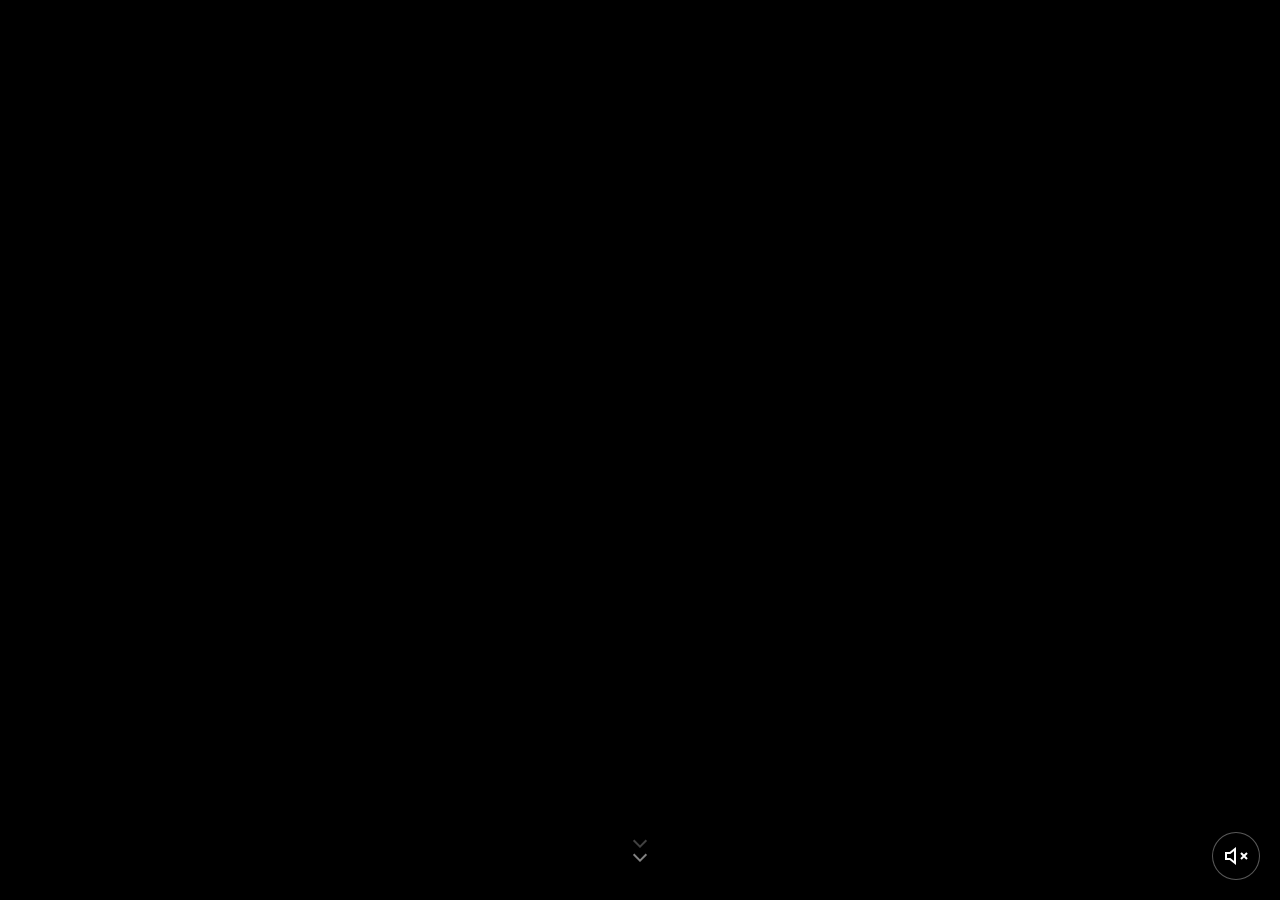
==== index.html @ 10aee301 "Make hero buttons translucent lowercase with turquoise hover" ====
<!DOCTYPE html>
<html lang="en">
<head>
  <meta charset="UTF-8">
  <meta name="viewport" content="width=device-width, initial-scale=1.0">
  <title>Mehmet Altuğ Altınışık — Architect</title>
  <meta name="description" content="Architecture portfolio of Mehmet Altuğ Altınışık. Bold designs rooted in context, materiality, and spatial experience.">
  <link rel="icon" href="data:image/svg+xml,%3Csvg xmlns='http://www.w3.org/2000/svg' viewBox='0 0 64 64'%3E%3Crect width='64' height='64' rx='12' fill='%2312A090'/%3E%3Ctext x='32' y='42' font-family='Arial,sans-serif' font-size='26' font-weight='bold' fill='%23fff' text-anchor='middle'%3EMA%3C/text%3E%3C/svg%3E">
  <link rel="preconnect" href="https://fonts.googleapis.com">
  <link rel="preconnect" href="https://fonts.gstatic.com" crossorigin>
  <link href="https://fonts.googleapis.com/css2?family=Space+Grotesk:wght@400;500;600;700&family=Inter:wght@300;400;500&display=swap" rel="stylesheet">
  <link rel="stylesheet" href="css/style.css">
</head>
<body>

  <!-- Intro Curtain -->
  <div class="curtain" id="curtain">
    <video class="curtain__video" muted playsinline webkit-playsinline preload="auto">
      <source src="assets/bisiklet_animation.mp4" type="video/mp4">
    </video>
    <!-- Scroll hint -->
    <div class="curtain__hint" id="curtainHint">
      <div class="curtain__hint-arrow">
        <span></span>
        <span></span>
      </div>
    </div>
  </div>

  <main>

  <!-- Hero Section -->
  <section class="hero" id="hero">
    <div class="hero__character" id="heroCharacter">
      <!-- 3D Character Video -->
      <div class="hero__video-wrap">
        <video class="hero__video" autoplay muted loop playsinline webkit-playsinline>
          <source src="assets/hero-character.mp4" data-desktop="assets/hero-character.mp4" data-mobile="assets/hero-character-mobile.mp4" type="video/mp4">
        </video>
        <script>
          (function() {
            var source = document.querySelector('.hero__video source');
            if (window.innerWidth <= 768) {
              source.setAttribute('src', source.getAttribute('data-mobile'));
              source.parentElement.load();
            }
          })();
        </script>

        <!-- Left orb hotspot — about me -->
        <a href="about.html" class="hero__orb hero__orb--left" id="artifactAbout">
          <div class="hero__orb-ring"></div>
          <span class="hero__orb-label">about me</span>
        </a>

        <!-- Right orb hotspot — portfolio -->
        <a href="projects.html" class="hero__orb hero__orb--right" id="artifactProjects">
          <div class="hero__orb-ring"></div>
          <span class="hero__orb-label">portfolio</span>
        </a>
      </div>
    </div>

    <!-- Name below the character -->
    <div class="hero__name">
      <h1 class="hero__title">
        <span class="hero__title-line">Mehmet Altuğ</span>
        <span class="hero__title-line hero__title-line--accent">Altınışık</span>
      </h1>
      <p class="hero__subtitle">Architect</p>
    </div>
  </section>

  </main>

  <!-- Background Music -->
  <audio id="bgMusic" loop preload="auto">
    <source src="assets/bg-music.mp3" type="audio/mpeg">
  </audio>
  <button class="music-toggle" id="musicToggle" title="Play Music">
    <svg width="24" height="24" viewBox="0 0 24 24" fill="none" stroke="currentColor" stroke-width="2">
      <path class="music-icon-off" d="M11 5L6 9H2v6h4l5 4V5z M23 9l-6 6 M17 9l6 6"/>
      <path class="music-icon-on" d="M11 5L6 9H2v6h4l5 4V5z M15.54 8.46a5 5 0 010 7.07 M19.07 4.93a10 10 0 010 14.14" style="display:none"/>
    </svg>
  </button>

  <script src="js/main.js"></script>
</body>
</html>
---- css/style.css ----
@font-face {
  font-family: 'Studio 6';
  src: url('../assets/Studio6-DemiBold.ttf') format('truetype');
  font-weight: 600;
  font-style: normal;
}

/* ===========================
   CSS Custom Properties
   =========================== */
:root {
  --color-bg: #FBFCFC;
  --color-bg-alt: #F0F4F4;
  --color-text: #22262B;
  --color-text-muted: #71797A;
  --color-accent: #12A090;
  --color-accent-hover: #0E8378;
  --color-card-bg: #E7EFEE;
  --color-border: #DCE4E3;

  --color-orange: #12A090;
  --color-yellow: #12A090;
  --color-turquoise: #12A090;
  --color-green: #22262B;
  --color-purple: #71797A;

  --font-heading: 'Studio 6', 'Space Grotesk', sans-serif;
  --font-body: 'Studio 6', 'Inter', sans-serif;

  --space-xs: 0.5rem;
  --space-sm: 1rem;
  --space-md: 2rem;
  --space-lg: 4rem;
  --space-xl: 8rem;

  --nav-height: 70px;

  /* Spring-feel easings: critically damped (no overshoot) for UI,
     sheet curve for the mobile menu — enter and exit mirror each other */
  --ease-spring: cubic-bezier(0.22, 1, 0.36, 1);
  --ease-sheet: cubic-bezier(0.32, 0.72, 0, 1);
}

/* ===========================
   Reset
   =========================== */
*,
*::before,
*::after {
  margin: 0;
  padding: 0;
  box-sizing: border-box;
}

html {
  scroll-behavior: smooth;
  font-size: 16px;
}

body {
  font-family: var(--font-body);
  background-color: var(--color-bg);
  color: var(--color-text);
  line-height: 1.6;
  overflow-x: hidden;
  -webkit-font-smoothing: antialiased;
}

a {
  color: inherit;
  text-decoration: none;
}

ul {
  list-style: none;
}

img {
  max-width: 100%;
  display: block;
}

/* ===========================
   Intro Curtain
   =========================== */
.curtain {
  position: fixed;
  inset: 0;
  z-index: 9999;
  pointer-events: all;
  background: #000;
  overflow: hidden;
  transition: opacity 1s ease;
  touch-action: none;
  -webkit-overflow-scrolling: auto;
}

.curtain__video {
  position: absolute;
  top: 50%;
  left: 50%;
  transform: translate(-50%, -50%);
  min-width: 100%;
  min-height: 100%;
  width: auto;
  height: auto;
  object-fit: cover;
  pointer-events: none;
}

.curtain--open {
  pointer-events: none;
  opacity: 0;
}

/* Scroll hint arrow */
.curtain__hint {
  position: absolute;
  bottom: 40px;
  left: 50%;
  transform: translateX(-50%);
  z-index: 10001;
  animation: hintFadeIn 1.5s ease 0.5s both;
}

.curtain__hint-arrow {
  display: flex;
  flex-direction: column;
  align-items: center;
  gap: 4px;
  animation: hintBounce 1.5s ease-in-out infinite;
}

.curtain__hint-arrow span {
  display: block;
  width: 10px;
  height: 10px;
  border-right: 2px solid rgba(255, 255, 255, 0.85);
  border-bottom: 2px solid rgba(255, 255, 255, 0.85);
  transform: rotate(45deg);
  opacity: 0.6;
}

.curtain__hint-arrow span:first-child {
  opacity: 0.3;
}

@keyframes hintBounce {
  0%, 100% { transform: translateY(0); }
  50% { transform: translateY(6px); }
}

@keyframes hintFadeIn {
  from { opacity: 0; }
  to { opacity: 1; }
}

/* Lock body while curtain is active */
body.curtain-active {
  overflow: hidden;
  touch-action: none;
  position: fixed;
  top: 0;
  left: 0;
  width: 100%;
  height: 100%;
}

/* Lock body on hero screen */
body.hero-locked {
  overflow: hidden;
}

/* Music toggle button */
.music-toggle {
  position: fixed;
  bottom: 20px;
  right: 20px;
  z-index: 99999;
  background: rgba(0, 0, 0, 0.6);
  border: 1px solid rgba(255, 255, 255, 0.35);
  color: #ffffff;
  width: 48px;
  height: 48px;
  border-radius: 50%;
  cursor: pointer;
  display: flex;
  align-items: center;
  justify-content: center;
  transition: background 0.3s, transform 0.3s;
  backdrop-filter: blur(8px);
}

.music-toggle:hover {
  background: rgba(0, 0, 0, 0.8);
  transform: scale(1.1);
}

/* Instant press feedback — respond on pointer-down, not release */
.music-toggle:active {
  transform: scale(0.92);
  transition-duration: 0.1s;
}

.music-toggle.playing {
  border-color: rgba(255, 255, 255, 0.8);
  box-shadow: 0 0 12px rgba(255, 255, 255, 0.3);
}

/* Hide nav while curtain is showing */
body.curtain-active .nav {
  opacity: 0;
  pointer-events: none;
}

.nav {
  transition: background-color 0.3s ease, box-shadow 0.3s ease, opacity 0.6s ease 0.8s;
}

/* ===========================
   Shared / Utility
   =========================== */
.section-number {
  font-family: var(--font-heading);
  font-size: clamp(0.875rem, 1vw, 1rem);
  color: var(--color-turquoise);
  letter-spacing: 0.1em;
  text-transform: uppercase;
  display: block;
  margin-bottom: var(--space-xs);
}

.section-title {
  font-family: var(--font-heading);
  font-size: clamp(2.5rem, 6vw, 5rem);
  font-weight: 700;
  line-height: 1.1;
  letter-spacing: -0.02em;
}

/* Scroll Reveal */
.reveal {
  opacity: 0;
  transform: translateY(24px);
  transition: opacity 0.6s var(--ease-spring), transform 0.6s var(--ease-spring);
}

.reveal--visible {
  opacity: 1;
  transform: translateY(0);
}

/* stagger children */
.reveal:nth-child(2) { transition-delay: 0.1s; }
.reveal:nth-child(3) { transition-delay: 0.2s; }
.reveal:nth-child(4) { transition-delay: 0.3s; }

/* ===========================
   Navigation
   =========================== */
.nav {
  position: fixed;
  top: 0;
  left: 0;
  width: 100%;
  height: var(--nav-height);
  display: flex;
  align-items: center;
  justify-content: space-between;
  padding: 0 var(--space-md);
  z-index: 1000;
  background: transparent;
  transition: background-color 0.3s ease, box-shadow 0.3s ease;
}

.nav--scrolled {
  /* Translucent material: content scrolls underneath, blur + saturation
     make it read as glass rather than a faded white bar */
  background-color: rgba(255, 255, 255, 0.72);
  -webkit-backdrop-filter: blur(20px) saturate(180%);
  backdrop-filter: blur(20px) saturate(180%);
  box-shadow: 0 1px 0 var(--color-border);
}

.nav__logo {
  font-family: var(--font-heading);
  font-size: 1.25rem;
  font-weight: 700;
  color: var(--color-accent);
  letter-spacing: 0.05em;
}

.nav__links {
  display: flex;
  gap: var(--space-md);
}

.nav__links a {
  font-family: var(--font-heading);
  font-size: 0.875rem;
  font-weight: 500;
  letter-spacing: 0.05em;
  text-transform: uppercase;
  color: var(--color-text-muted);
  transition: color 0.3s ease;
  position: relative;
}

.nav__links a::after {
  content: '';
  position: absolute;
  bottom: -4px;
  left: 0;
  width: 0;
  height: 2px;
  background: var(--color-accent);
  transition: width 0.3s ease;
}

.nav__links a:hover {
  color: var(--color-text);
}

.nav__links a:hover::after {
  width: 100%;
}

/* Active nav link */
.nav__link--active {
  color: var(--color-text) !important;
}

.nav__link--active::after {
  width: 100% !important;
}

/* Hamburger */
.nav__toggle {
  display: none;
  flex-direction: column;
  gap: 5px;
  background: none;
  border: none;
  cursor: pointer;
  padding: 4px;
  z-index: 1001;
}

.nav__toggle span {
  display: block;
  width: 24px;
  height: 2px;
  background: var(--color-green);
  transition: transform 0.3s ease, opacity 0.3s ease;
}

.nav__toggle--active span:nth-child(1) {
  transform: translateY(7px) rotate(45deg);
}

.nav__toggle--active span:nth-child(2) {
  opacity: 0;
}

.nav__toggle--active span:nth-child(3) {
  transform: translateY(-7px) rotate(-45deg);
}

/* ===========================
   Hero Section
   =========================== */
.hero {
  position: relative;
  height: 100vh;
  display: flex;
  flex-direction: column;
  align-items: flex-start;
  justify-content: flex-end;
  padding: var(--space-xl) var(--space-lg);
  overflow: hidden;
}

/* Character container — fullscreen behind everything */
.hero__character {
  position: absolute;
  inset: 0;
  opacity: 0;
  transition: opacity 1s ease 0.8s;
}

.hero--revealed .hero__character {
  opacity: 1;
}

/* ─── Video ─── */
.hero__video-wrap {
  position: absolute;
  inset: 0;
  overflow: hidden;
}

.hero__video {
  width: 100%;
  height: 100%;
  object-fit: cover;
  display: block;
}

/* ─── Orb Hotspots ─── */
.hero__orb {
  position: absolute;
  display: flex;
  align-items: center;
  justify-content: center;
  cursor: pointer;
  text-decoration: none;
  width: auto;
  aspect-ratio: auto;
  border-radius: 999px;
  transform: translate(-50%, -50%);
  transition: transform 0.3s ease;
}

.hero__orb--left {
  left: 64%;
  top: 55%;
}

.hero__orb--right {
  left: 86%;
  top: 55%;
}

.hero__orb:hover {
  transform: translate(-50%, -50%) scale(1.05);
}

.hero__orb:active {
  transform: translate(-50%, -50%) scale(0.97);
  transition-duration: 0.1s;
}

/* Visible pill button — no ring */
.hero__orb-ring {
  display: none;
}

.hero__orb-label {
  position: static;
  transform: none;
  white-space: nowrap;
  font-family: var(--font-heading);
  font-size: 0.8rem;
  letter-spacing: 0.05em;
  text-transform: none;
  color: #ffffff;
  opacity: 1;
  text-shadow: 0 1px 4px rgba(0, 0, 0, 0.45);
  background: rgba(255, 255, 255, 0.12);
  border: 1px solid rgba(255, 255, 255, 0.45);
  border-radius: 999px;
  padding: 0.75rem 1.5rem;
  -webkit-backdrop-filter: blur(8px);
  backdrop-filter: blur(8px);
  transition: background-color 0.3s ease, transform 0.3s ease, border-color 0.3s ease;
}

.hero__orb:hover .hero__orb-label {
  background: var(--color-accent);
  border-color: var(--color-accent);
  transform: scale(1.05);
}

/* ─── Name below character ─── */
.hero__name {
  text-align: left;
  z-index: 2;
  position: relative;
  opacity: 0;
  transform: translateY(30px);
  transition: opacity 1s ease 1.2s, transform 1s ease 1.2s;
}

.hero--revealed .hero__name {
  opacity: 1;
  transform: translateY(0);
}

.hero__title {
  font-family: var(--font-heading);
  font-size: clamp(2rem, 6vw, 5rem);
  font-weight: 700;
  line-height: 0.95;
  letter-spacing: -0.03em;
  margin-bottom: var(--space-xs);
  color: #ffffff;
}

.hero__title-line {
  display: block;
}

.hero__title-line--accent {
  color: var(--color-orange);
  font-style: italic;
}

.hero__subtitle {
  font-family: var(--font-body);
  font-size: clamp(0.875rem, 1.5vw, 1.25rem);
  font-weight: 300;
  color: #ffffff;
  letter-spacing: 0.2em;
  text-transform: uppercase;
  margin-top: var(--space-xs);
}


/* ===========================
   About Section
   =========================== */
.about {
  padding: var(--space-xl) var(--space-md);
  position: relative;
}

.about--page {
  padding-top: calc(var(--nav-height) + var(--space-xl));
}

.about__container {
  max-width: 1200px;
  margin: 0 auto;
}

.about__header {
  margin-bottom: var(--space-lg);
}

.about__grid {
  display: grid;
  grid-template-columns: 1fr 1.5fr;
  grid-template-rows: auto auto;
  gap: var(--space-lg);
}

.about__photo {
  grid-row: 1 / 3;
}

.about__photo img {
  width: 100%;
  aspect-ratio: 3 / 4;
  object-fit: cover;
  border: 1px solid var(--color-border);
  display: block;
}

.about__bio {
  font-size: clamp(1rem, 1.5vw, 1.25rem);
  line-height: 1.8;
  color: var(--color-text-muted);
  margin-bottom: var(--space-sm);
}

.about__bio:last-child {
  margin-bottom: 0;
}

.about__skills-title {
  font-family: var(--font-heading);
  font-size: 0.875rem;
  letter-spacing: 0.15em;
  text-transform: uppercase;
  color: var(--color-purple);
  margin-bottom: var(--space-sm);
}

.about__skills-list {
  display: flex;
  flex-wrap: wrap;
  gap: var(--space-xs);
}

.about__skills-list li {
  padding: 0.4rem 1rem;
  border: 1px solid var(--color-border);
  font-size: 0.875rem;
  color: var(--color-text-muted);
  transition: border-color 0.3s ease, color 0.3s ease;
}

.about__skills-list li:hover {
  border-color: var(--color-turquoise);
  color: var(--color-text);
}

/* ===========================
   Portfolio Section
   =========================== */
.portfolio {
  padding: var(--space-xl) var(--space-md);
  background-color: var(--color-bg-alt);
}

.portfolio--page {
  padding-top: calc(var(--nav-height) + var(--space-xl));
}

.portfolio__container {
  max-width: 1400px;
  margin: 0 auto;
}

.portfolio__header {
  margin-bottom: var(--space-lg);
}

.portfolio__grid {
  display: grid;
  grid-template-columns: repeat(3, 1fr);
  gap: var(--space-sm);
}

/* Project Cards */
.project-card {
  position: relative;
}

.project-card--wide {
  grid-column: span 2;
}

.project-card__image {
  position: relative;
  overflow: hidden;
  aspect-ratio: 16 / 10;
}

.project-card__placeholder {
  width: 100%;
  height: 100%;
  background: var(--color-card-bg);
  border: 1px solid var(--color-border);
  display: flex;
  align-items: center;
  justify-content: center;
  color: var(--color-text-muted);
  font-size: 0.875rem;
  transition: transform 0.6s ease;
}

.project-card:hover .project-card__placeholder {
  transform: scale(1.05);
}

.project-card__overlay {
  position: absolute;
  inset: 0;
  background: rgba(34, 38, 43, 0.72);
  display: flex;
  align-items: center;
  justify-content: center;
  opacity: 0;
  transition: opacity 0.4s ease;
}

.project-card:hover .project-card__overlay {
  opacity: 1;
}

.project-card__view {
  font-family: var(--font-heading);
  font-size: 0.875rem;
  letter-spacing: 0.15em;
  text-transform: uppercase;
  color: var(--color-accent);
  border: 1px solid var(--color-accent);
  padding: 0.75rem 1.5rem;
  transition: background-color 0.3s ease, color 0.3s ease;
}

.project-card:hover .project-card__view {
  background-color: var(--color-accent);
  color: #ffffff;
}

.project-card__view:active {
  transform: scale(0.96);
  transition-duration: 0.1s;
}

.project-card__info {
  padding: var(--space-sm) 0;
}

.project-card__category {
  font-size: 0.75rem;
  letter-spacing: 0.1em;
  text-transform: uppercase;
  color: var(--color-purple);
}

.project-card__title {
  font-family: var(--font-heading);
  font-size: clamp(1.125rem, 2vw, 1.5rem);
  font-weight: 600;
  margin-top: 0.25rem;
}

/* ===========================
   Contact Section
   =========================== */
.contact {
  padding: var(--space-xl) var(--space-md);
  min-height: 80vh;
  display: flex;
  flex-direction: column;
  justify-content: center;
  position: relative;
}

.contact__container {
  max-width: 900px;
  margin: auto;
  text-align: center;
}

.contact__header {
  margin-bottom: var(--space-lg);
}

.contact__text {
  font-size: clamp(1rem, 1.5vw, 1.25rem);
  color: var(--color-text-muted);
  line-height: 1.8;
  margin-bottom: var(--space-lg);
}

.contact__email {
  display: inline-block;
  font-family: var(--font-heading);
  font-size: clamp(1.5rem, 4vw, 3rem);
  font-weight: 700;
  color: var(--color-text);
  position: relative;
  transition: color 0.3s ease;
}

.contact__email::after {
  content: '';
  position: absolute;
  bottom: -4px;
  left: 0;
  width: 100%;
  height: 3px;
  background: var(--color-accent);
  transform: scaleX(0);
  transform-origin: right;
  transition: transform 0.4s ease;
}

.contact__email:hover {
  color: var(--color-accent);
}

.contact__email:hover::after {
  transform: scaleX(1);
  transform-origin: left;
}

.contact__socials {
  display: flex;
  justify-content: center;
  gap: var(--space-md);
  margin-top: var(--space-lg);
}

.contact__social-link {
  font-family: var(--font-heading);
  font-size: 0.875rem;
  letter-spacing: 0.1em;
  text-transform: uppercase;
  color: var(--color-text-muted);
  transition: color 0.3s ease;
  position: relative;
}

.contact__social-link::after {
  content: '';
  position: absolute;
  bottom: -4px;
  left: 0;
  width: 0;
  height: 1px;
  background: var(--color-turquoise);
  transition: width 0.3s ease;
}

.contact__social-link:hover {
  color: var(--color-turquoise);
}

.contact__social-link:hover::after {
  width: 100%;
}

/* Footer */
.footer {
  position: relative;
  margin-top: auto;
  padding-top: var(--space-lg);
  width: 100%;
  text-align: center;
  font-size: 0.75rem;
  color: var(--color-text-muted);
}

/* ===========================
   CV Sections (About page)
   =========================== */
.cv-section {
  padding: var(--space-xl) 0;
}

.cv-section--alt {
  background: var(--color-bg-alt);
}

.cv-section__container {
  max-width: 900px;
  margin: 0 auto;
  padding: 0 var(--space-md);
}

.cv-section__header {
  margin-bottom: var(--space-lg);
}

/* Timeline */
.cv-timeline {
  display: flex;
  flex-direction: column;
  gap: var(--space-md);
}

.cv-timeline__item {
  padding-left: var(--space-md);
  border-left: 2px solid var(--color-orange);
}

.cv-timeline__date {
  font-family: var(--font-heading);
  font-size: 0.8rem;
  letter-spacing: 0.15em;
  text-transform: uppercase;
  color: var(--color-orange);
}

.cv-timeline__title {
  font-family: var(--font-heading);
  font-size: 1.25rem;
  font-weight: 600;
  margin: 0.25rem 0;
  color: var(--color-text);
}

.cv-timeline__place {
  font-size: 0.9rem;
  color: var(--color-text-muted);
  margin-bottom: 0.5rem;
}

.cv-timeline__desc {
  font-size: 0.95rem;
  line-height: 1.6;
  color: var(--color-text);
}

/* Skills Grid */
.cv-skills {
  display: grid;
  grid-template-columns: repeat(3, 1fr);
  gap: var(--space-lg);
}

.cv-skills__group-title {
  font-family: var(--font-heading);
  font-size: 1rem;
  font-weight: 600;
  text-transform: uppercase;
  letter-spacing: 0.1em;
  color: var(--color-orange);
  margin-bottom: var(--space-sm);
}

/* Download Buttons */
.cv-download {
  display: flex;
  gap: var(--space-sm);
  justify-content: center;
  flex-wrap: wrap;
  padding: var(--space-md) 0;
}

.cv-download__btn {
  display: inline-block;
  padding: 0.9rem 2rem;
  font-family: var(--font-heading);
  font-size: 0.9rem;
  font-weight: 600;
  letter-spacing: 0.1em;
  text-transform: uppercase;
  text-decoration: none;
  background: var(--color-orange);
  color: #fff;
  border-radius: 4px;
  transition: background 0.3s, transform 0.3s;
}

.cv-download__btn:hover {
  background: var(--color-accent-hover);
  transform: translateY(-2px);
}

.cv-download__btn:active {
  transform: translateY(0) scale(0.97);
  transition-duration: 0.1s;
}

.cv-download__btn--outline {
  background: transparent;
  border: 2px solid var(--color-orange);
  color: var(--color-orange);
}

.cv-download__btn--outline:hover {
  background: var(--color-orange);
  color: #fff;
}

/* Contact extras */
.contact__phone,
.contact__location {
  font-family: var(--font-body);
  font-size: 1rem;
  color: var(--color-text-muted);
  margin-top: 0.5rem;
}

/* Project card images */
.project-card__image img {
  width: 100%;
  height: 100%;
  object-fit: cover;
  display: block;
  transition: transform 0.6s var(--ease-spring);
}

.project-card:hover .project-card__image img {
  transform: scale(1.04);
}

.project-card:active .project-card__image img {
  transform: scale(1.01);
  transition-duration: 0.1s;
}

.project-card__desc {
  font-size: 0.9rem;
  line-height: 1.5;
  color: var(--color-text-muted);
  margin-top: 0.5rem;
}

/* ===========================
   Responsive — Tablet
   =========================== */
@media (max-width: 768px) {
  .nav__toggle {
    display: flex;
  }

  .nav__links {
    position: fixed;
    top: 0;
    right: 0;
    width: 100%;
    height: 100vh;
    background: rgba(255, 255, 255, 0.98);
    flex-direction: column;
    align-items: center;
    justify-content: center;
    gap: var(--space-lg);
    transform: translateX(100%);
    /* Sheet-style spring curve; same path in and out (spatial consistency) */
    transition: transform 0.45s var(--ease-sheet);
  }

  .nav__links--open {
    transform: translateX(0);
  }

  .nav__links a {
    font-size: 1.5rem;
  }

  .hero {
    /* Concrete texture background */
    background-color: #8a8a82;
    background-image:
      /* Coarse grain */
      repeating-linear-gradient(
        0deg,
        transparent,
        transparent 2px,
        rgba(0,0,0,0.03) 2px,
        rgba(0,0,0,0.03) 4px
      ),
      repeating-linear-gradient(
        90deg,
        transparent,
        transparent 2px,
        rgba(0,0,0,0.02) 2px,
        rgba(0,0,0,0.02) 4px
      ),
      /* Subtle splotches */
      radial-gradient(ellipse at 20% 15%, rgba(0,0,0,0.08) 0%, transparent 50%),
      radial-gradient(ellipse at 75% 80%, rgba(0,0,0,0.06) 0%, transparent 40%),
      radial-gradient(ellipse at 50% 50%, rgba(255,255,255,0.04) 0%, transparent 60%),
      radial-gradient(ellipse at 10% 90%, rgba(0,0,0,0.05) 0%, transparent 35%),
      radial-gradient(ellipse at 85% 20%, rgba(0,0,0,0.04) 0%, transparent 45%),
      /* Base variation */
      linear-gradient(180deg, #929289 0%, #7d7d75 40%, #8a8a82 70%, #7a7a72 100%);
    justify-content: flex-end;
    align-items: center;
    padding: 0 0 var(--space-md) 0;
    position: relative;
  }

  .hero::before {
    content: '';
    position: absolute;
    inset: 0;
    /* Fine noise texture overlay */
    background-image:
      repeating-linear-gradient(
        45deg,
        transparent,
        transparent 1px,
        rgba(0,0,0,0.015) 1px,
        rgba(0,0,0,0.015) 2px
      ),
      repeating-linear-gradient(
        -45deg,
        transparent,
        transparent 1px,
        rgba(255,255,255,0.01) 1px,
        rgba(255,255,255,0.01) 2px
      );
    z-index: 0;
    pointer-events: none;
  }

  /* Video fills most of viewport, zoomed in on character */
  .hero__character {
    position: absolute;
    top: 2%;
    left: 0;
    right: 0;
    bottom: auto; /* Override desktop inset:0 which sets bottom:0 */
    width: 100%;
    height: 80%;
    z-index: 1;
  }

  .hero__video-wrap {
    position: absolute;
    inset: 0;
    z-index: 1;
    overflow: hidden;
  }

  .hero__video {
    width: 100%;
    height: 100%;
    object-fit: cover;
    /* Character is far right in the 16:9 frame */
    object-position: 80% center;
  }

  /* Name overlays at bottom */
  .hero__name {
    position: relative;
    z-index: 2;
    text-align: left;
    padding: 0 var(--space-sm);
  }

  /* Mobile: no rings — stationary pill buttons resting on the character's hands */
  .hero__orb {
    width: auto;
    aspect-ratio: auto;
  }

  .hero__orb--left {
    left: 36.5%;
    top: 52.6%;
  }

  .hero__orb--right {
    left: 86%;
    top: 54%;
  }

  .hero__orb-ring {
    display: none;
  }

  .hero__orb-label {
    position: static;
    transform: none;
    opacity: 1;
    font-size: 0.7rem;
    letter-spacing: 0.12em;
    color: #ffffff;
    background: rgba(18, 160, 144, 0.88);
    border: 1px solid rgba(255, 255, 255, 0.5);
    border-radius: 999px;
    padding: 0.55rem 0.9rem;
    -webkit-backdrop-filter: blur(8px);
    backdrop-filter: blur(8px);
    text-shadow: none;
    white-space: nowrap;
  }

  .about__grid {
    grid-template-columns: 1fr;
  }

  .about__photo {
    grid-row: auto;
    max-width: 300px;
  }

  .portfolio__grid {
    grid-template-columns: 1fr;
  }

  .project-card--wide {
    grid-column: span 1;
  }

  .cv-skills {
    grid-template-columns: 1fr;
    gap: var(--space-md);
  }

  .cv-download {
    flex-direction: column;
    align-items: center;
  }
}

/* ===========================
   Responsive — Large Screens
   =========================== */
@media (min-width: 1200px) {
  .nav {
    padding: 0 var(--space-lg);
  }

  .about {
    padding: var(--space-xl) var(--space-lg);
  }

  .portfolio {
    padding: var(--space-xl) var(--space-lg);
  }
}

/* ===========================
   Reduced Motion
   Cross-fades instead of slides; no loops, no springs
   =========================== */
@media (prefers-reduced-motion: reduce) {
  html {
    scroll-behavior: auto;
  }

  .reveal {
    transform: none;
    transition: opacity 0.2s ease;
  }

  .curtain__hint-arrow {
    animation: none;
  }

  .curtain {
    transition: opacity 0.2s ease;
  }

  .hero__character,
  .hero__name {
    transition: opacity 0.3s ease;
    transform: none;
  }

  .nav__links {
    transition: none;
  }

  .music-toggle,
  .hero__orb,
  .cv-download__btn,
  .project-card__image img {
    transition: none;
  }

  .music-toggle:hover,
  .cv-download__btn:hover,
  .project-card:hover .project-card__image img {
    transform: none;
  }

  /* Orbs are positioned by their transform — keep it, just drop the scaling */
  .hero__orb:hover,
  .hero__orb:active {
    transform: translate(-50%, -50%);
  }
}

/* ===========================
   Reduced Transparency
   =========================== */
@media (prefers-reduced-transparency: reduce) {
  .nav--scrolled {
    background-color: #ffffff;
    -webkit-backdrop-filter: none;
    backdrop-filter: none;
  }

  .music-toggle {
    background: rgba(0, 0, 0, 0.9);
    backdrop-filter: none;
  }
}
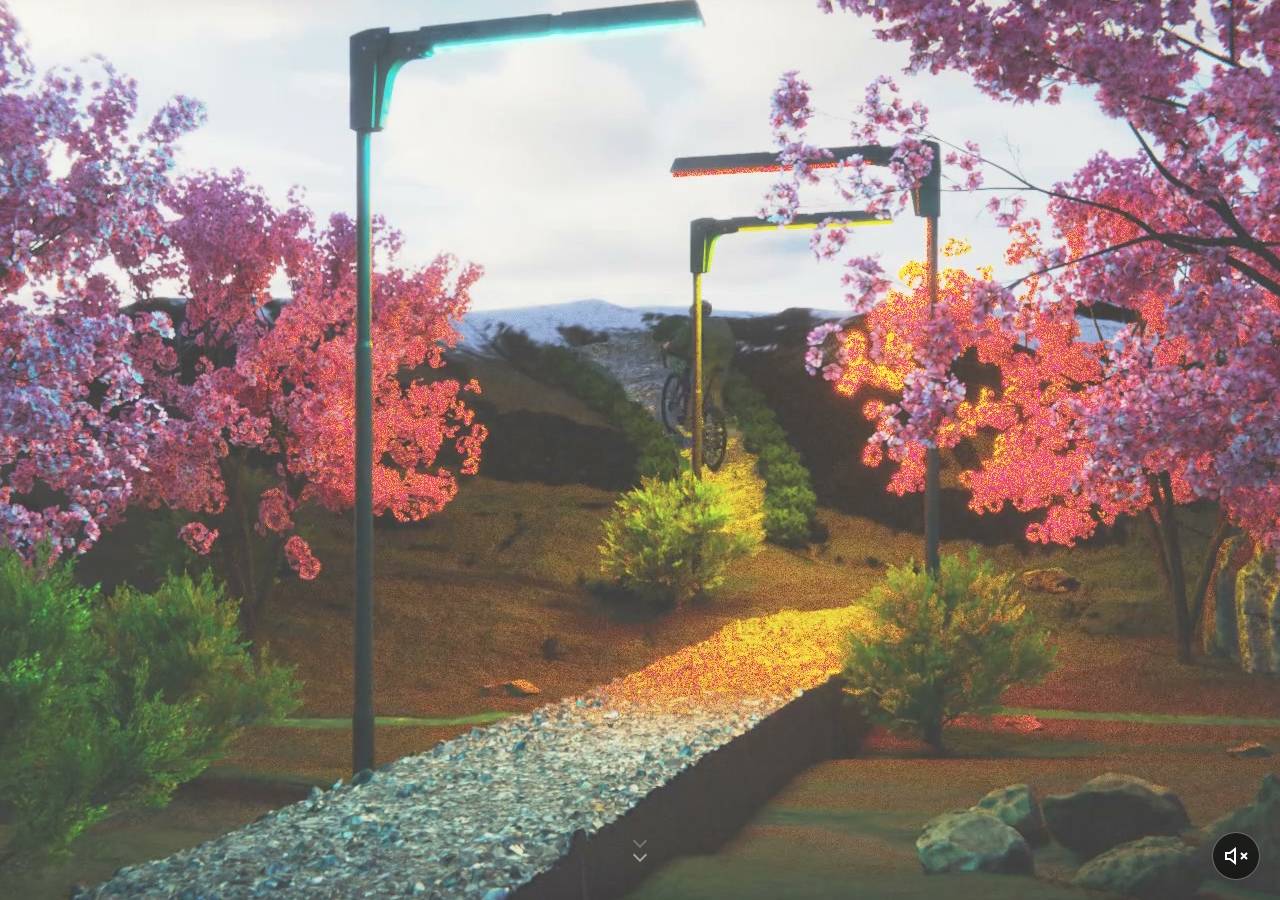
==== commit 82dc4965: "Add poster frames for hero and curtain videos" ====
--- a/index.html
+++ b/index.html
@@ -3,8 +3,18 @@
 <head>
   <meta charset="UTF-8">
   <meta name="viewport" content="width=device-width, initial-scale=1.0">
-  <title>Mehmet Altuğ Altınışık — Architect</title>
+  <title>Mehmet Altuğ Altınışık, Architect</title>
   <meta name="description" content="Architecture portfolio of Mehmet Altuğ Altınışık. Bold designs rooted in context, materiality, and spatial experience.">
+  <link rel="canonical" href="https://mehmetaltug75-art.github.io/">
+  <meta property="og:title" content="Mehmet Altuğ Altınışık — Architect">
+  <meta property="og:description" content="Architecture portfolio of Mehmet Altuğ Altınışık. Bold designs rooted in context, materiality, and spatial experience.">
+  <meta property="og:type" content="website">
+  <meta property="og:url" content="https://mehmetaltug75-art.github.io/">
+  <meta property="og:image" content="https://mehmetaltug75-art.github.io/assets/projects/portfolio-cover.jpg">
+  <meta name="twitter:card" content="summary_large_image">
+  <meta name="twitter:title" content="Mehmet Altuğ Altınışık — Architect">
+  <meta name="twitter:description" content="Architecture portfolio of Mehmet Altuğ Altınışık. Bold designs rooted in context, materiality, and spatial experience.">
+  <meta name="twitter:image" content="https://mehmetaltug75-art.github.io/assets/projects/portfolio-cover.jpg">
   <link rel="icon" href="data:image/svg+xml,%3Csvg xmlns='http://www.w3.org/2000/svg' viewBox='0 0 64 64'%3E%3Crect width='64' height='64' rx='12' fill='%2312A090'/%3E%3Ctext x='32' y='42' font-family='Arial,sans-serif' font-size='26' font-weight='bold' fill='%23fff' text-anchor='middle'%3EMA%3C/text%3E%3C/svg%3E">
   <link rel="preconnect" href="https://fonts.googleapis.com">
   <link rel="preconnect" href="https://fonts.gstatic.com" crossorigin>
@@ -15,7 +25,7 @@
 
   <!-- Intro Curtain -->
   <div class="curtain" id="curtain">
-    <video class="curtain__video" muted playsinline webkit-playsinline preload="auto">
+    <video class="curtain__video" muted playsinline webkit-playsinline preload="auto" poster="assets/curtain-poster.jpg">
       <source src="assets/bisiklet_animation.mp4" type="video/mp4">
     </video>
     <!-- Scroll hint -->
@@ -27,6 +37,21 @@
     </div>
   </div>
 
+  <!-- Navigation -->
+  <nav class="nav nav--scrolled" id="nav">
+    <a href="index.html" class="nav__logo">MAA</a>
+    <button class="nav__toggle" id="navToggle" aria-label="Toggle menu" aria-expanded="false">
+      <span></span>
+      <span></span>
+      <span></span>
+    </button>
+    <ul class="nav__links" id="navLinks">
+      <li><a href="about.html">About</a></li>
+      <li><a href="projects.html">Portfolio</a></li>
+      <li><a href="gallery.html">Gallery</a></li>
+    </ul>
+  </nav>
+
   <main>
 
   <!-- Hero Section -->
@@ -34,7 +59,7 @@
     <div class="hero__character" id="heroCharacter">
       <!-- 3D Character Video -->
       <div class="hero__video-wrap">
-        <video class="hero__video" autoplay muted loop playsinline webkit-playsinline>
+        <video class="hero__video" autoplay muted loop playsinline webkit-playsinline poster="assets/hero-poster.jpg">
           <source src="assets/hero-character.mp4" data-desktop="assets/hero-character.mp4" data-mobile="assets/hero-character-mobile.mp4" type="video/mp4">
         </video>
         <script>
@@ -47,13 +72,13 @@
           })();
         </script>
 
-        <!-- Left orb hotspot — about me -->
+        <!-- Left orb hotspot: about me -->
         <a href="about.html" class="hero__orb hero__orb--left" id="artifactAbout">
           <div class="hero__orb-ring"></div>
           <span class="hero__orb-label">about me</span>
         </a>
 
-        <!-- Right orb hotspot — portfolio -->
+        <!-- Right orb hotspot: portfolio -->
         <a href="projects.html" class="hero__orb hero__orb--right" id="artifactProjects">
           <div class="hero__orb-ring"></div>
           <span class="hero__orb-label">portfolio</span>
@@ -85,5 +110,6 @@
   </button>
 
   <script src="js/main.js"></script>
+  <script src="js/pages.js"></script>
 </body>
 </html>
--- a/css/style.css
+++ b/css/style.css
@@ -971,6 +971,100 @@
   line-height: 1.5;
   color: var(--color-text-muted);
   margin-top: 0.5rem;
+}
+
+/* Photography gallery link on portfolio page */
+.portfolio__gallery-link-wrap {
+  text-align: center;
+  margin-top: var(--space-lg);
+}
+
+.portfolio__gallery-link {
+  display: inline-block;
+  font-family: var(--font-heading);
+  font-size: 0.95rem;
+  font-weight: 600;
+  letter-spacing: 0.1em;
+  text-transform: uppercase;
+  color: var(--color-accent);
+  border-bottom: 2px solid var(--color-accent);
+  padding-bottom: 4px;
+  transition: color 0.3s ease, border-color 0.3s ease, transform 0.3s ease;
+}
+
+.portfolio__gallery-link:hover {
+  color: var(--color-accent-hover);
+  border-color: var(--color-accent-hover);
+  transform: translateY(-2px);
+}
+
+.portfolio__gallery-link:active {
+  transform: translateY(0);
+}
+
+/* 404 page */
+.error-page {
+  min-height: 100vh;
+  display: flex;
+  align-items: center;
+  justify-content: center;
+  padding: calc(var(--nav-height) + var(--space-xl)) var(--space-md) var(--space-xl);
+  text-align: center;
+}
+
+.error-page__container {
+  max-width: 700px;
+}
+
+.error-page__code {
+  display: block;
+  font-family: var(--font-heading);
+  font-size: clamp(6rem, 20vw, 12rem);
+  font-weight: 700;
+  line-height: 1;
+  color: var(--color-accent);
+  margin-bottom: var(--space-sm);
+}
+
+.error-page__title {
+  font-family: var(--font-heading);
+  font-size: clamp(1.5rem, 4vw, 2.5rem);
+  font-weight: 600;
+  margin-bottom: var(--space-xs);
+  color: var(--color-text);
+}
+
+.error-page__text {
+  font-size: 1rem;
+  color: var(--color-text-muted);
+  margin-bottom: var(--space-lg);
+}
+
+.error-page__actions {
+  display: flex;
+  justify-content: center;
+  gap: var(--space-sm);
+  flex-wrap: wrap;
+}
+
+/* Back link on gallery page (nav is hidden there) */
+.gallery-back {
+  position: fixed;
+  top: 20px;
+  left: 20px;
+  z-index: 100;
+  font-family: var(--font-heading);
+  font-size: 0.85rem;
+  font-weight: 500;
+  letter-spacing: 0.1em;
+  text-transform: uppercase;
+  color: rgba(255, 255, 255, 0.75);
+  text-decoration: none;
+  transition: color 0.3s ease;
+}
+
+.gallery-back:hover {
+  color: var(--color-accent);
 }
 
 /* ===========================
@@ -1246,3 +1340,195 @@
     backdrop-filter: none;
   }
 }
+
+/* ===========================
+   Photography Gallery Page
+   =========================== */
+
+body.gallery-page {
+  background: #000000;
+  color: #ffffff;
+  min-height: 100vh;
+  margin: 0;
+  overflow-x: hidden;
+}
+
+/* Hide site nav on gallery page */
+body.gallery-page .nav {
+  display: none;
+}
+
+.scatter-gallery {
+  position: relative;
+  width: 100%;
+  min-height: 260vh;
+  background: #000000;
+  padding: 4vh 0;
+}
+
+/* Photo "prints" */
+.scatter-gallery__photo {
+  position: absolute;
+  left: var(--x);
+  top: var(--y);
+  width: var(--w);
+  z-index: var(--z);
+  padding: 0;
+  margin: 0;
+  border: none;
+  background: none;
+  cursor: pointer;
+  transform: translate(-50%, -50%) rotate(var(--r));
+  transform-origin: center center;
+  transition: transform 0.3s ease, box-shadow 0.3s ease, z-index 0s 0.3s;
+  box-shadow: 0 4px 18px rgba(0, 0, 0, 0.55);
+  line-height: 0;
+}
+
+.scatter-gallery__photo img {
+  width: 100%;
+  height: auto;
+  display: block;
+  pointer-events: none;
+}
+
+.scatter-gallery__photo:hover,
+.scatter-gallery__photo:focus-visible {
+  transform: translate(-50%, -50%) scale(1.1) rotate(0deg);
+  z-index: 100;
+  box-shadow: 0 18px 50px rgba(0, 0, 0, 0.8);
+  transition: transform 0.3s ease, box-shadow 0.3s ease, z-index 0s;
+  outline: none;
+}
+
+/* Lightbox */
+.lightbox {
+  position: fixed;
+  inset: 0;
+  z-index: 10000;
+  background: rgba(0, 0, 0, 0.96);
+  display: flex;
+  align-items: center;
+  justify-content: center;
+  opacity: 0;
+  visibility: hidden;
+  transition: opacity 0.3s ease, visibility 0.3s ease;
+}
+
+.lightbox[hidden] {
+  display: none;
+}
+
+.lightbox.is-active {
+  opacity: 1;
+  visibility: visible;
+}
+
+.lightbox__stage {
+  width: 100%;
+  height: 100%;
+  display: flex;
+  align-items: center;
+  justify-content: center;
+  padding: 60px;
+}
+
+.lightbox__stage img {
+  max-width: 100%;
+  max-height: 100%;
+  width: auto;
+  height: auto;
+  object-fit: contain;
+  display: block;
+  box-shadow: 0 20px 60px rgba(0, 0, 0, 0.6);
+}
+
+.lightbox__close,
+.lightbox__nav {
+  position: absolute;
+  background: rgba(255, 255, 255, 0.1);
+  border: 1px solid rgba(255, 255, 255, 0.25);
+  color: #ffffff;
+  cursor: pointer;
+  display: flex;
+  align-items: center;
+  justify-content: center;
+  transition: background 0.2s ease, transform 0.2s ease;
+  z-index: 10001;
+  backdrop-filter: blur(6px);
+}
+
+.lightbox__close:hover,
+.lightbox__nav:hover {
+  background: rgba(255, 255, 255, 0.2);
+}
+
+.lightbox__close:active,
+.lightbox__nav:active {
+  transform: scale(0.94);
+}
+
+.lightbox__close {
+  top: 20px;
+  right: 20px;
+  width: 44px;
+  height: 44px;
+  border-radius: 50%;
+  font-size: 28px;
+  line-height: 1;
+}
+
+.lightbox__nav {
+  top: 50%;
+  transform: translateY(-50%);
+  width: 52px;
+  height: 52px;
+  border-radius: 50%;
+  font-size: 36px;
+  padding-bottom: 6px;
+}
+
+.lightbox__nav--prev {
+  left: 20px;
+}
+
+.lightbox__nav--next {
+  right: 20px;
+}
+
+/* ===========================
+   Gallery — Mobile
+   =========================== */
+@media (max-width: 768px) {
+  .scatter-gallery {
+    display: flex;
+    flex-direction: column;
+    align-items: center;
+    gap: 12px;
+    min-height: auto;
+    padding: 24px 16px;
+  }
+
+  .scatter-gallery__photo {
+    position: relative;
+    left: auto;
+    top: auto;
+    width: min(92vw, 520px);
+    transform: none;
+    z-index: 1;
+  }
+
+  .scatter-gallery__photo:hover,
+  .scatter-gallery__photo:focus-visible {
+    transform: scale(1.04);
+    z-index: 2;
+  }
+
+  .lightbox__stage {
+    padding: 16px;
+  }
+
+  .lightbox__nav {
+    display: none;
+  }
+}
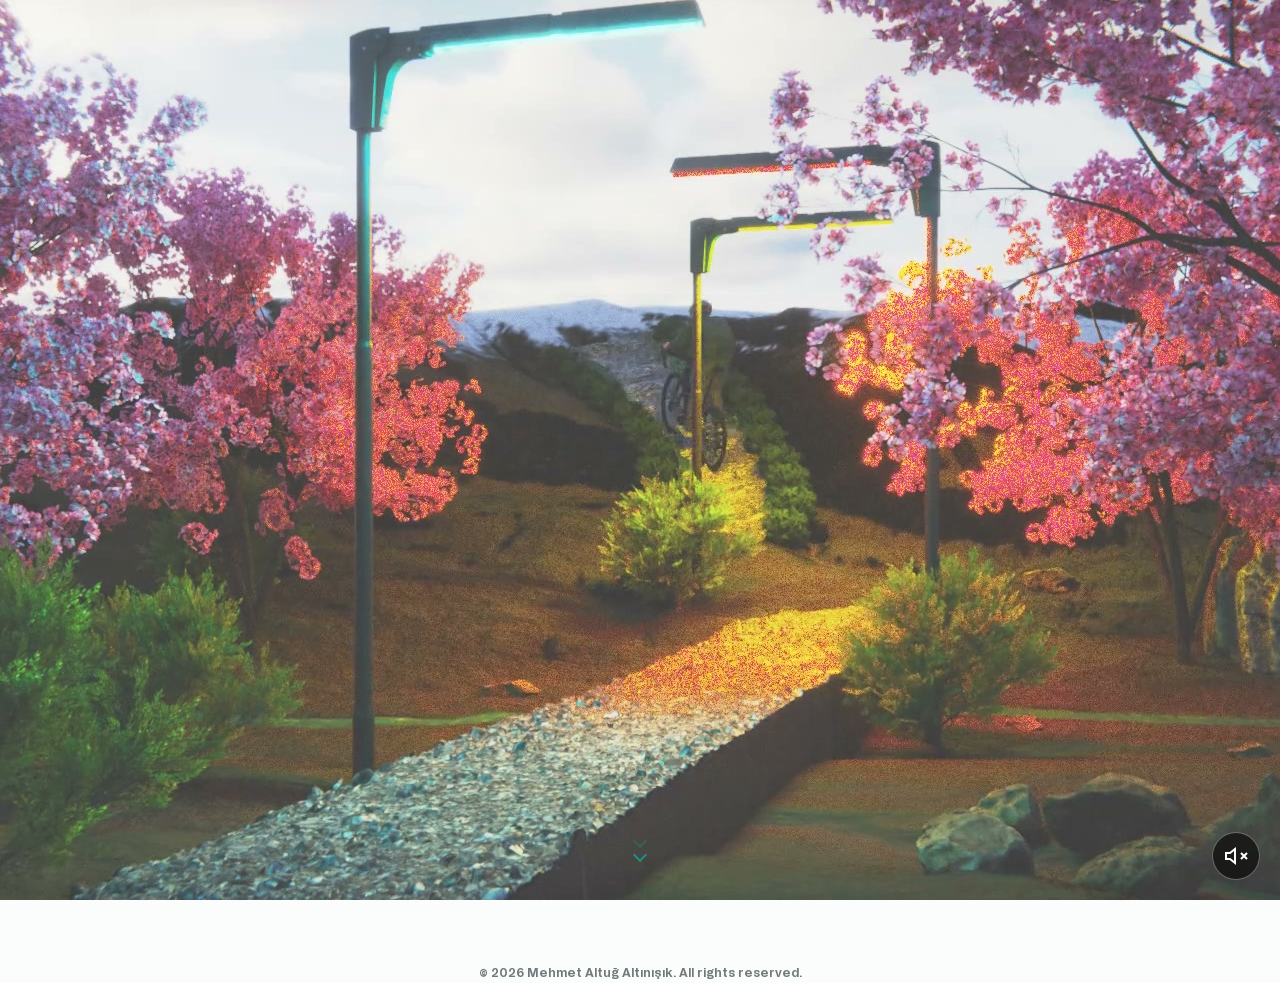
==== commit 9f7dafd4: "Site-wide consistency and polish: add Contact page, standardize nav/footer, update About bio, fix ga" ====
--- a/index.html
+++ b/index.html
@@ -49,6 +49,7 @@
       <li><a href="about.html">About</a></li>
       <li><a href="projects.html">Portfolio</a></li>
       <li><a href="gallery.html">Gallery</a></li>
+      <li><a href="contact.html">Contact</a></li>
     </ul>
   </nav>
 
@@ -73,13 +74,13 @@
         </script>
 
         <!-- Left orb hotspot: about me -->
-        <a href="about.html" class="hero__orb hero__orb--left" id="artifactAbout">
+        <a href="about.html" class="hero__orb hero__orb--left" id="artifactAbout" aria-label="About me">
           <div class="hero__orb-ring"></div>
           <span class="hero__orb-label">about me</span>
         </a>
 
         <!-- Right orb hotspot: portfolio -->
-        <a href="projects.html" class="hero__orb hero__orb--right" id="artifactProjects">
+        <a href="projects.html" class="hero__orb hero__orb--right" id="artifactProjects" aria-label="Portfolio">
           <div class="hero__orb-ring"></div>
           <span class="hero__orb-label">portfolio</span>
         </a>
@@ -98,11 +99,15 @@
 
   </main>
 
+  <footer class="footer footer--home">
+    <p>&copy; 2026 Mehmet Altuğ Altınışık. All rights reserved.</p>
+  </footer>
+
   <!-- Background Music -->
   <audio id="bgMusic" loop preload="auto">
     <source src="assets/bg-music.mp3" type="audio/mpeg">
   </audio>
-  <button class="music-toggle" id="musicToggle" title="Play Music">
+  <button class="music-toggle" id="musicToggle" title="Play Music" aria-label="Play background music">
     <svg width="24" height="24" viewBox="0 0 24 24" fill="none" stroke="currentColor" stroke-width="2">
       <path class="music-icon-off" d="M11 5L6 9H2v6h4l5 4V5z M23 9l-6 6 M17 9l6 6"/>
       <path class="music-icon-on" d="M11 5L6 9H2v6h4l5 4V5z M15.54 8.46a5 5 0 010 7.07 M19.07 4.93a10 10 0 010 14.14" style="display:none"/>
--- a/css/style.css
+++ b/css/style.css
@@ -135,10 +135,10 @@
   display: block;
   width: 10px;
   height: 10px;
-  border-right: 2px solid rgba(255, 255, 255, 0.85);
-  border-bottom: 2px solid rgba(255, 255, 255, 0.85);
+  border-right: 2px solid var(--color-accent);
+  border-bottom: 2px solid var(--color-accent);
   transform: rotate(45deg);
-  opacity: 0.6;
+  opacity: 0.85;
 }
 
 .curtain__hint-arrow span:first-child {
@@ -243,6 +243,7 @@
   opacity: 0;
   transform: translateY(24px);
   transition: opacity 0.6s var(--ease-spring), transform 0.6s var(--ease-spring);
+  will-change: transform, opacity;
 }
 
 .reveal--visible {
@@ -386,6 +387,7 @@
   inset: 0;
   opacity: 0;
   transition: opacity 1s ease 0.8s;
+  will-change: opacity;
 }
 
 .hero--revealed .hero__character {
@@ -479,6 +481,7 @@
   opacity: 0;
   transform: translateY(30px);
   transition: opacity 1s ease 1.2s, transform 1s ease 1.2s;
+  will-change: transform, opacity;
 }
 
 .hero--revealed .hero__name {
@@ -522,6 +525,8 @@
 .about {
   padding: var(--space-xl) var(--space-md);
   position: relative;
+  content-visibility: auto;
+  contain-intrinsic-size: auto 500px;
 }
 
 .about--page {
@@ -548,11 +553,28 @@
   grid-row: 1 / 3;
 }
 
+.about__photo-frame {
+  position: relative;
+  display: inline-block;
+  width: 100%;
+}
+
+.about__photo-frame::before {
+  content: '';
+  position: absolute;
+  top: 10px;
+  left: 10px;
+  width: 100%;
+  height: 100%;
+  background-color: var(--color-accent);
+  z-index: -1;
+}
+
 .about__photo img {
   width: 100%;
   aspect-ratio: 3 / 4;
   object-fit: cover;
-  border: 1px solid var(--color-border);
+  border: none;
   display: block;
 }
 
@@ -601,6 +623,8 @@
 .portfolio {
   padding: var(--space-xl) var(--space-md);
   background-color: var(--color-bg-alt);
+  content-visibility: auto;
+  contain-intrinsic-size: auto 500px;
 }
 
 .portfolio--page {
@@ -718,6 +742,13 @@
   flex-direction: column;
   justify-content: center;
   position: relative;
+  content-visibility: auto;
+  contain-intrinsic-size: auto 500px;
+}
+
+.contact--page {
+  padding-top: calc(var(--nav-height) + var(--space-xl));
+  min-height: 100vh;
 }
 
 .contact__container {
@@ -816,11 +847,18 @@
   color: var(--color-text-muted);
 }
 
+.footer--gallery {
+  color: rgba(255, 255, 255, 0.45);
+  background: #000000;
+}
+
 /* ===========================
    CV Sections (About page)
    =========================== */
 .cv-section {
   padding: var(--space-xl) 0;
+  content-visibility: auto;
+  contain-intrinsic-size: auto 500px;
 }
 
 .cv-section--alt {
@@ -953,6 +991,7 @@
   width: 100%;
   height: 100%;
   object-fit: cover;
+  object-position: bottom;
   display: block;
   transition: transform 0.6s var(--ease-spring);
 }
@@ -1008,7 +1047,7 @@
   display: flex;
   align-items: center;
   justify-content: center;
-  padding: calc(var(--nav-height) + var(--space-xl)) var(--space-md) var(--space-xl);
+  padding: calc(var(--nav-height) + var(--space-xl)) var(--space-md) calc(var(--space-xl) + 4rem);
   text-align: center;
 }
 
@@ -1047,24 +1086,51 @@
   flex-wrap: wrap;
 }
 
-/* Back link on gallery page (nav is hidden there) */
-.gallery-back {
-  position: fixed;
-  top: 20px;
-  left: 20px;
-  z-index: 100;
+/* Individual project view pages */
+.project-view {
+  max-width: 1200px;
+  margin: 0 auto;
+  padding: calc(var(--nav-height) + var(--space-xl)) var(--space-md) var(--space-xl);
+}
+
+.project-view__back {
+  display: inline-block;
   font-family: var(--font-heading);
   font-size: 0.85rem;
   font-weight: 500;
   letter-spacing: 0.1em;
   text-transform: uppercase;
-  color: rgba(255, 255, 255, 0.75);
-  text-decoration: none;
+  color: var(--color-accent);
+  margin-bottom: var(--space-md);
   transition: color 0.3s ease;
 }
 
-.gallery-back:hover {
-  color: var(--color-accent);
+.project-view__back:hover {
+  color: var(--color-accent-hover);
+}
+
+.project-view__title {
+  font-family: var(--font-heading);
+  font-size: clamp(1.75rem, 4vw, 2.5rem);
+  font-weight: 700;
+  line-height: 1.1;
+  margin-bottom: var(--space-xs);
+  color: var(--color-text);
+}
+
+.project-view__meta {
+  font-size: 0.95rem;
+  color: var(--color-text-muted);
+  margin-bottom: var(--space-lg);
+}
+
+.project-view__page {
+  width: 100%;
+  height: auto;
+  display: block;
+  margin-bottom: var(--space-md);
+  box-shadow: 0 4px 20px rgba(0, 0, 0, 0.08);
+  background: var(--color-bg);
 }
 
 /* ===========================
@@ -1323,6 +1389,15 @@
   .hero__orb:active {
     transform: translate(-50%, -50%);
   }
+
+  /* Gallery: keep scatter rotation, drop scale/shadow transitions */
+  .scatter-gallery__photo,
+  .scatter-gallery__photo:hover,
+  .scatter-gallery__photo:focus-visible {
+    transition: none;
+    transform: translate(-50%, -50%) rotate(var(--r));
+    box-shadow: 0 4px 18px rgba(0, 0, 0, 0.55);
+  }
 }
 
 /* ===========================
@@ -1346,24 +1421,22 @@
    =========================== */
 
 body.gallery-page {
-  background: #000000;
+  background-color: #000000;
+  background-image: radial-gradient(circle, rgba(204, 204, 204, 0.28) 2px, transparent 2px);
+  background-size: 65px 65px;
+  background-attachment: fixed;
   color: #ffffff;
   min-height: 100vh;
   margin: 0;
   overflow-x: hidden;
 }
 
-/* Hide site nav on gallery page */
-body.gallery-page .nav {
-  display: none;
-}
-
 .scatter-gallery {
   position: relative;
   width: 100%;
   min-height: 260vh;
-  background: #000000;
-  padding: 4vh 0;
+  background: transparent;
+  padding: calc(var(--nav-height) + 4vh) 0 4vh;
 }
 
 /* Photo "prints" */
@@ -1463,9 +1536,12 @@
   background: rgba(255, 255, 255, 0.2);
 }
 
-.lightbox__close:active,
+.lightbox__close:active {
+  transform: scale(0.94);
+}
+
 .lightbox__nav:active {
-  transform: scale(0.94);
+  transform: translateY(-50%) scale(0.94);
 }
 
 .lightbox__close {
@@ -1506,7 +1582,7 @@
     align-items: center;
     gap: 12px;
     min-height: auto;
-    padding: 24px 16px;
+    padding: calc(var(--nav-height) + 16px) 16px 24px;
   }
 
   .scatter-gallery__photo {
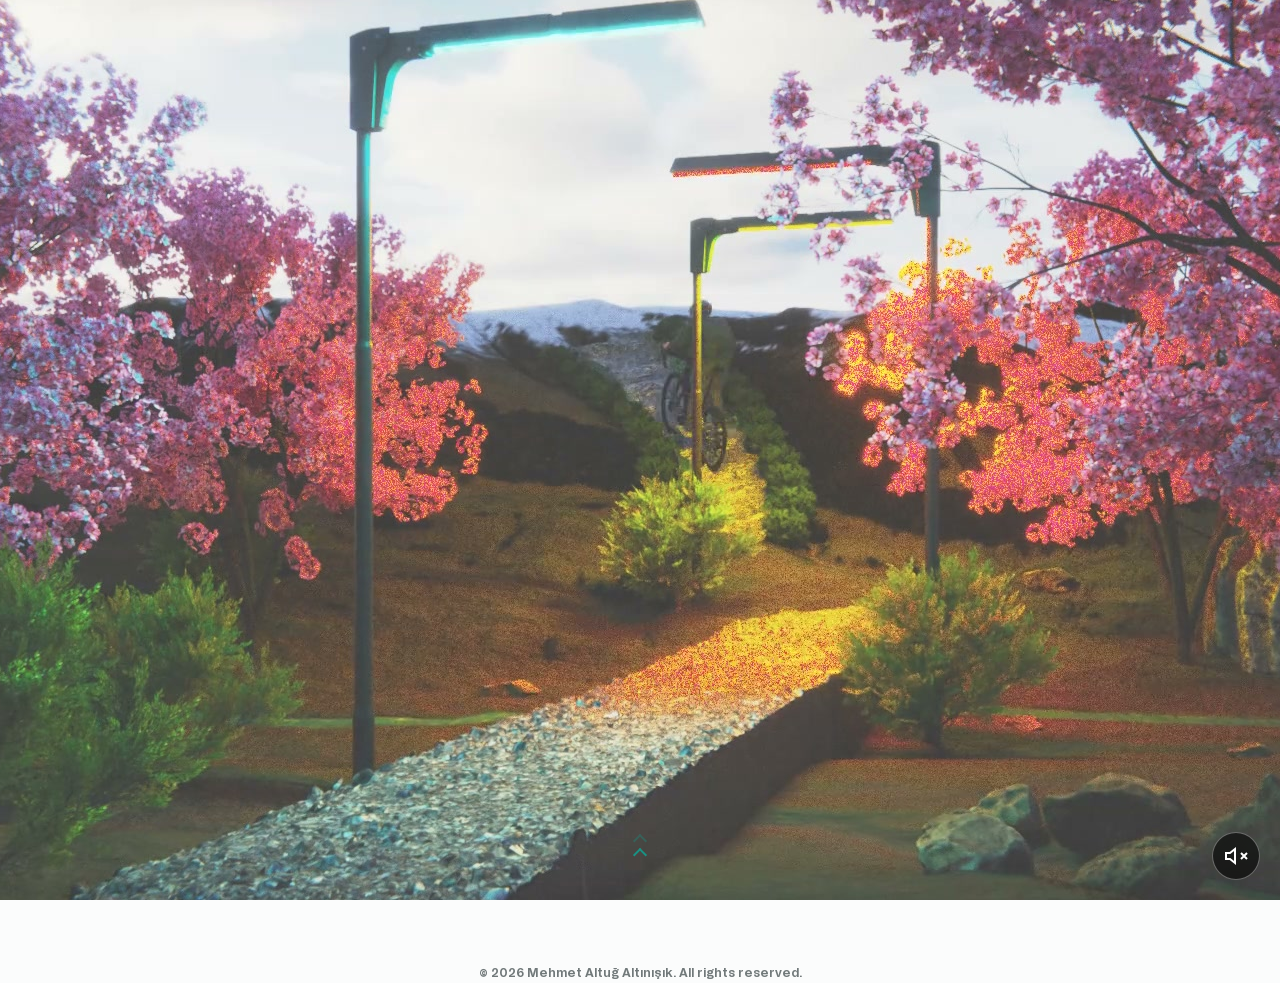
==== commit 1d7a7a06: "Fix curtain arrow direction, compress/re-encode curtain video with keyframes, add mobile curtain vid" ====
--- a/index.html
+++ b/index.html
@@ -25,9 +25,18 @@
 
   <!-- Intro Curtain -->
   <div class="curtain" id="curtain">
-    <video class="curtain__video" muted playsinline webkit-playsinline preload="auto" poster="assets/curtain-poster.jpg">
-      <source src="assets/bisiklet_animation.mp4" type="video/mp4">
+    <video class="curtain__video" muted playsinline webkit-playsinline preload="auto" poster="assets/curtain-poster.jpg" disablepictureinpicture>
+      <source src="assets/bisiklet_animation.mp4" data-desktop="assets/bisiklet_animation.mp4" data-mobile="assets/bisiklet_animation-mobile.mp4" type="video/mp4">
     </video>
+    <script>
+      (function() {
+        var source = document.querySelector('.curtain__video source');
+        if (window.innerWidth <= 768) {
+          source.setAttribute('src', source.getAttribute('data-mobile'));
+          source.parentElement.load();
+        }
+      })();
+    </script>
     <!-- Scroll hint -->
     <div class="curtain__hint" id="curtainHint">
       <div class="curtain__hint-arrow">
@@ -60,7 +69,7 @@
     <div class="hero__character" id="heroCharacter">
       <!-- 3D Character Video -->
       <div class="hero__video-wrap">
-        <video class="hero__video" autoplay muted loop playsinline webkit-playsinline poster="assets/hero-poster.jpg">
+        <video class="hero__video" autoplay muted loop playsinline webkit-playsinline preload="auto" poster="assets/hero-poster.jpg" disablepictureinpicture>
           <source src="assets/hero-character.mp4" data-desktop="assets/hero-character.mp4" data-mobile="assets/hero-character-mobile.mp4" type="video/mp4">
         </video>
         <script>
--- a/css/style.css
+++ b/css/style.css
@@ -137,7 +137,7 @@
   height: 10px;
   border-right: 2px solid var(--color-accent);
   border-bottom: 2px solid var(--color-accent);
-  transform: rotate(45deg);
+  transform: rotate(-135deg);
   opacity: 0.85;
 }
 
@@ -147,7 +147,7 @@
 
 @keyframes hintBounce {
   0%, 100% { transform: translateY(0); }
-  50% { transform: translateY(6px); }
+  50% { transform: translateY(-6px); }
 }
 
 @keyframes hintFadeIn {
